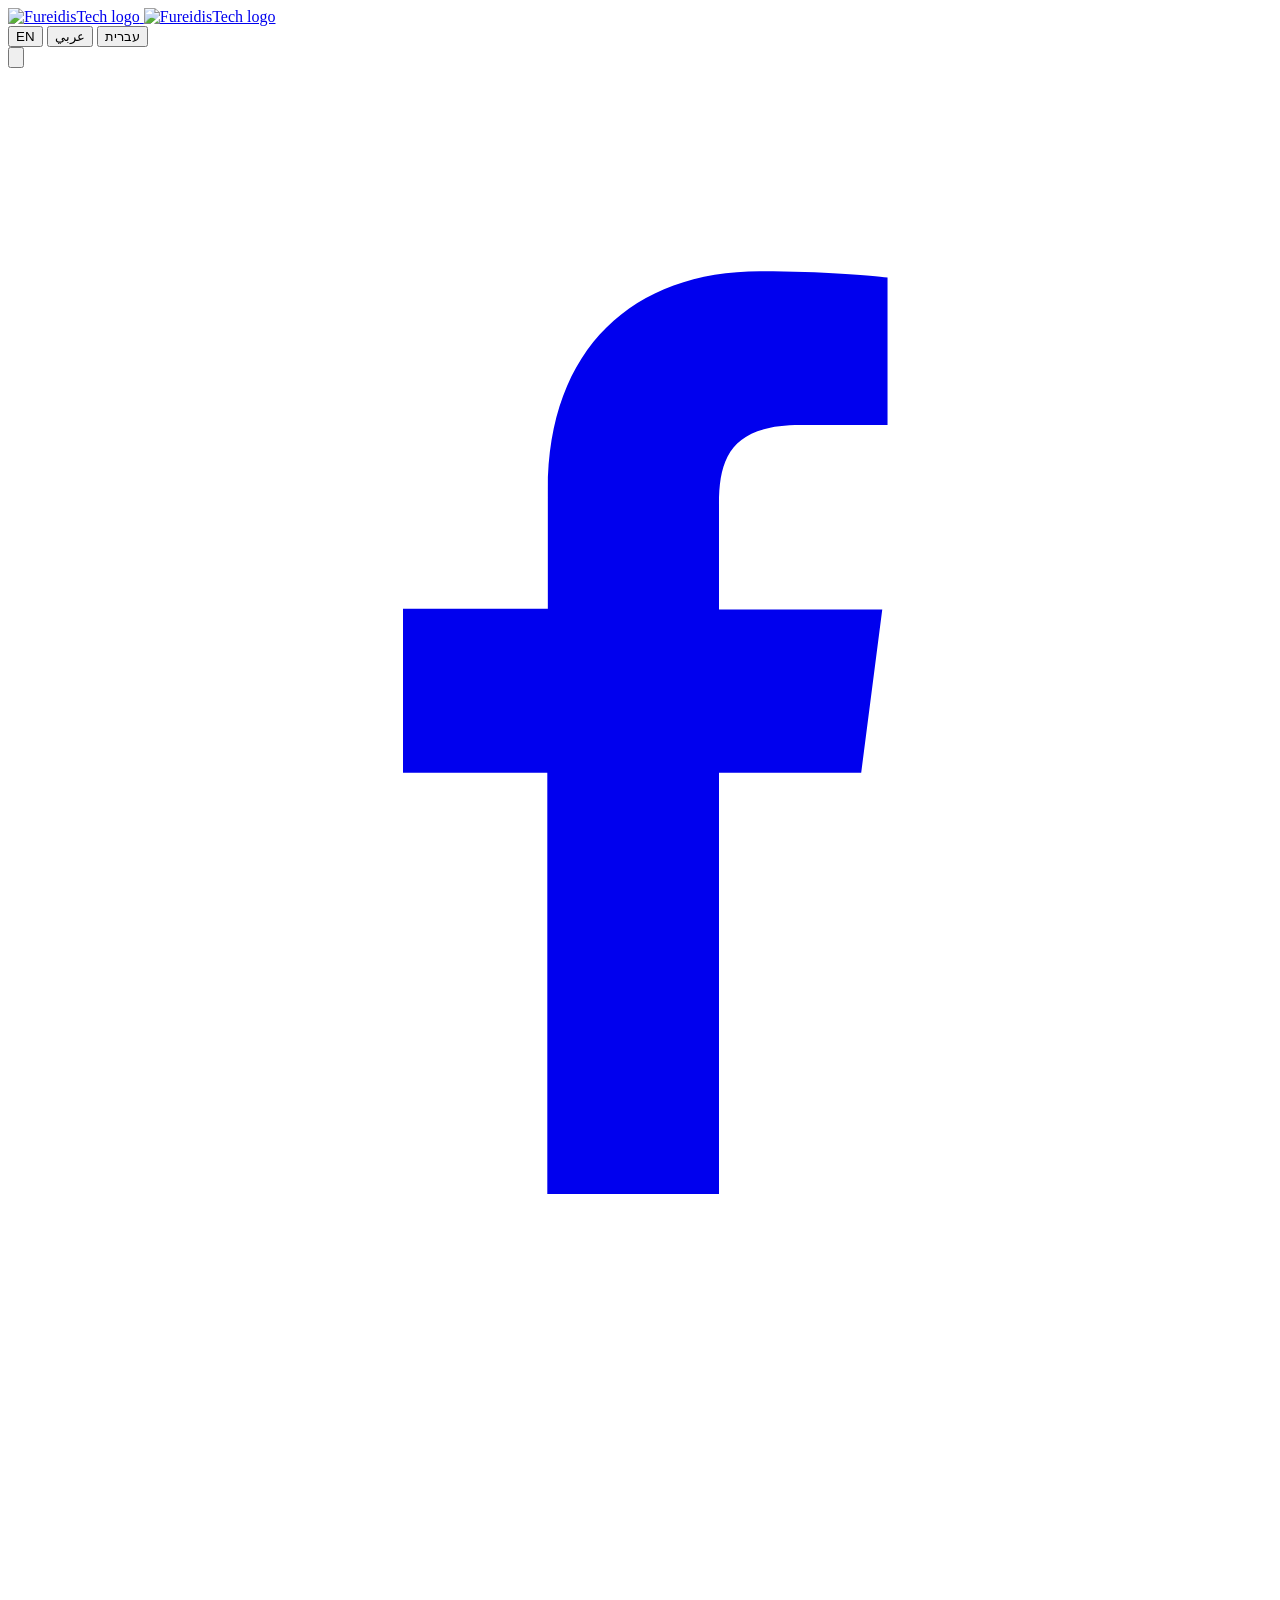
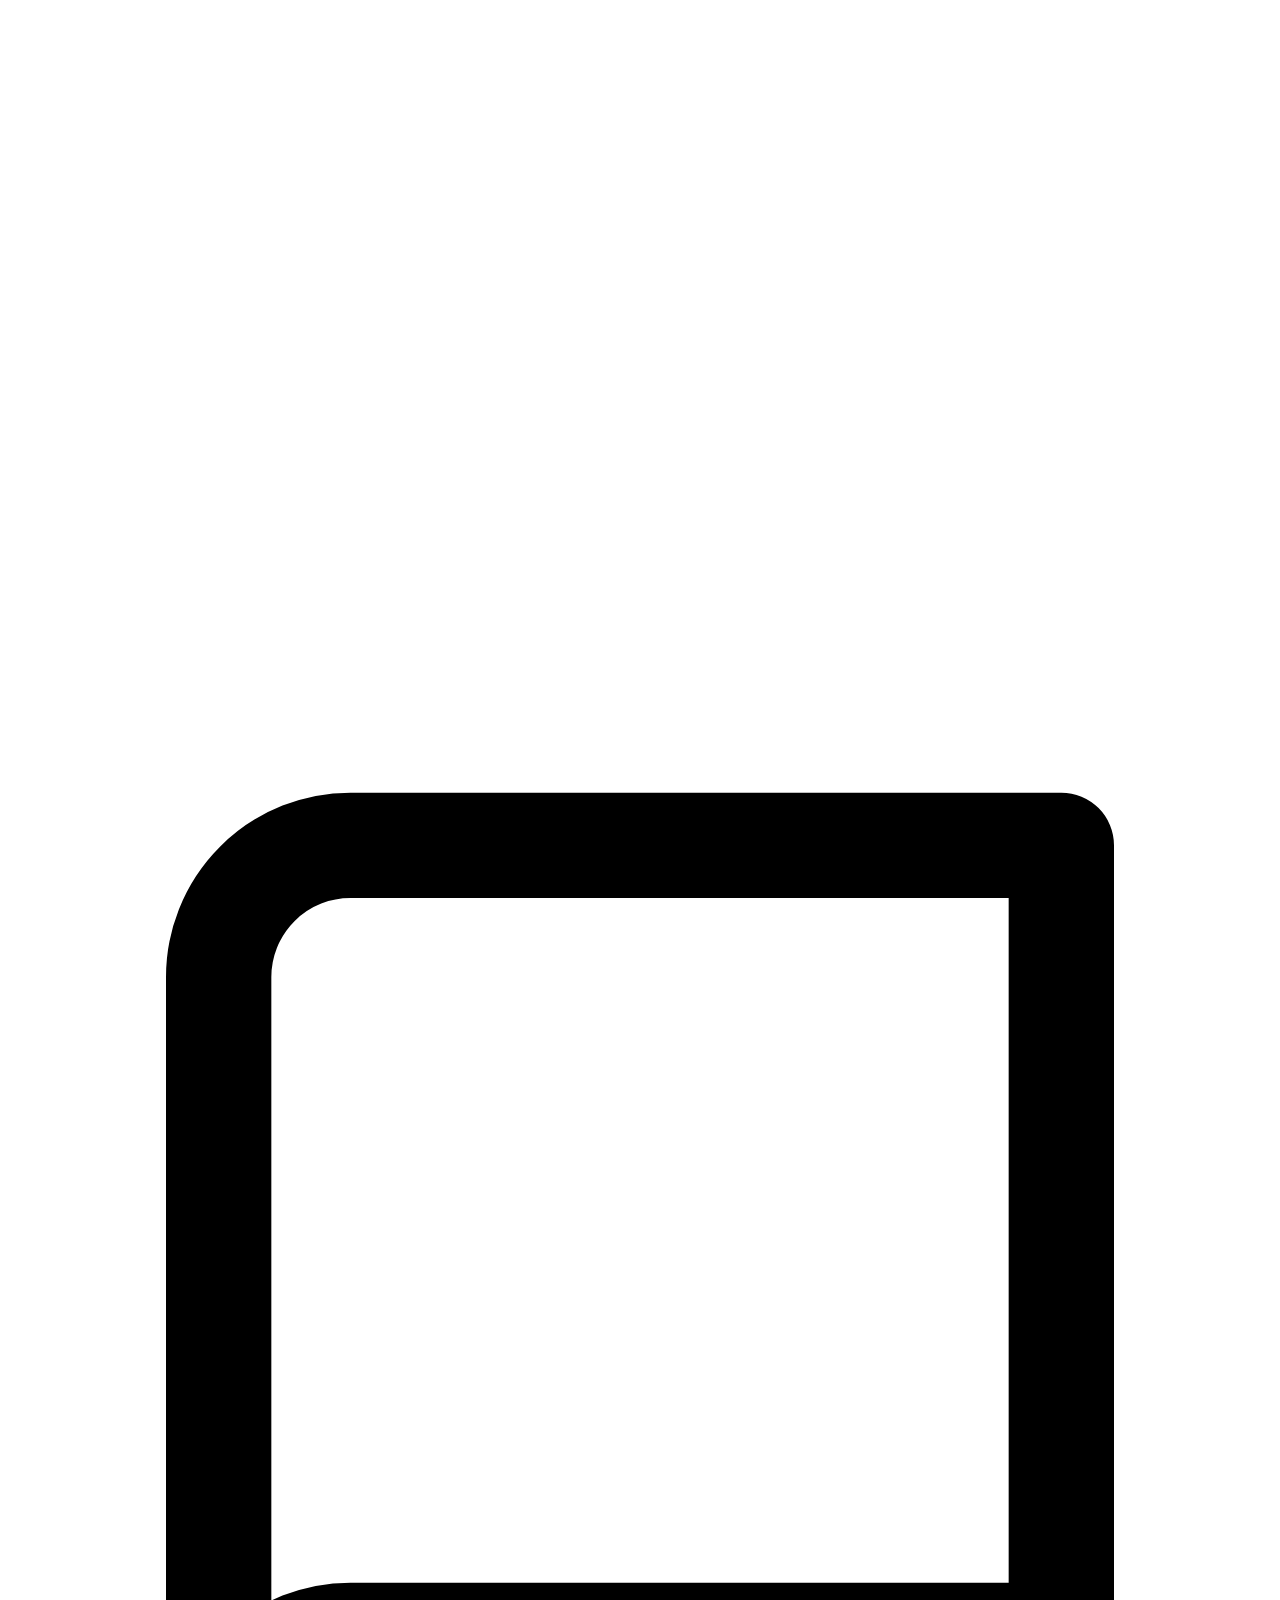
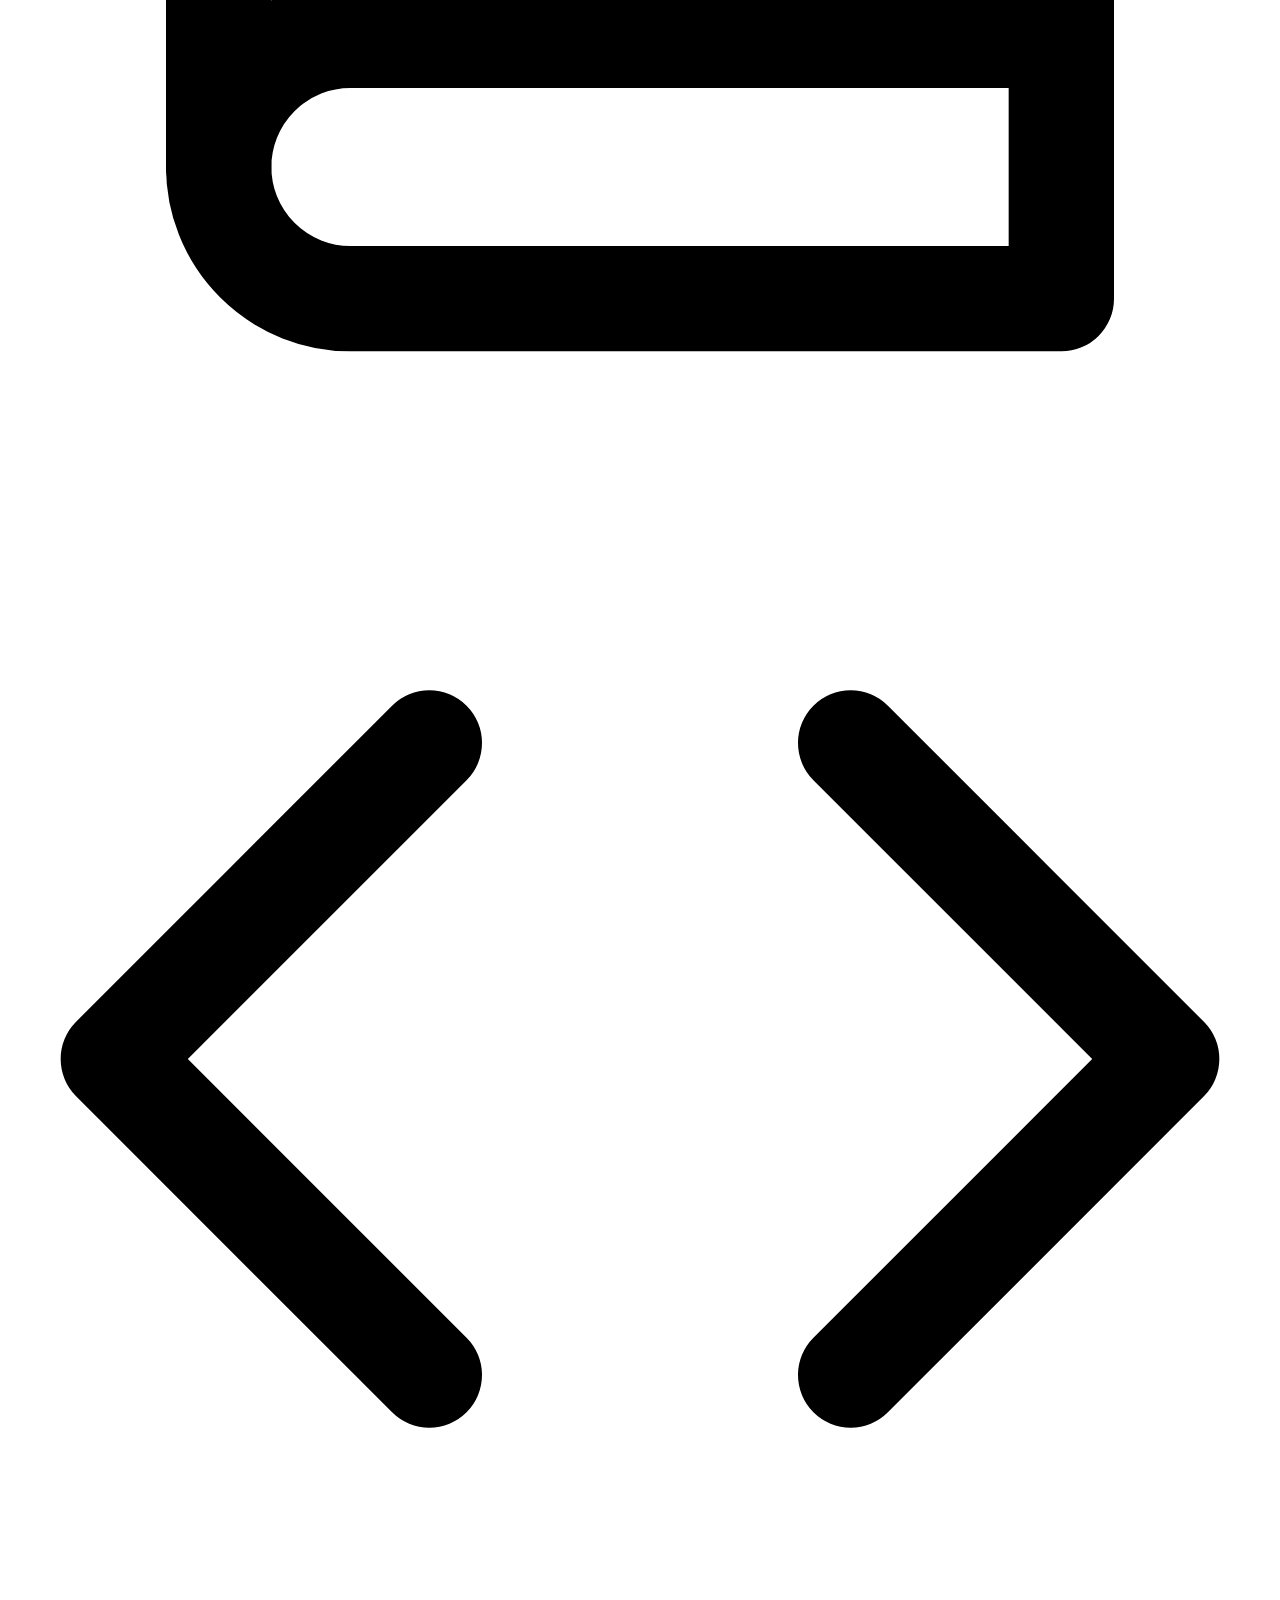
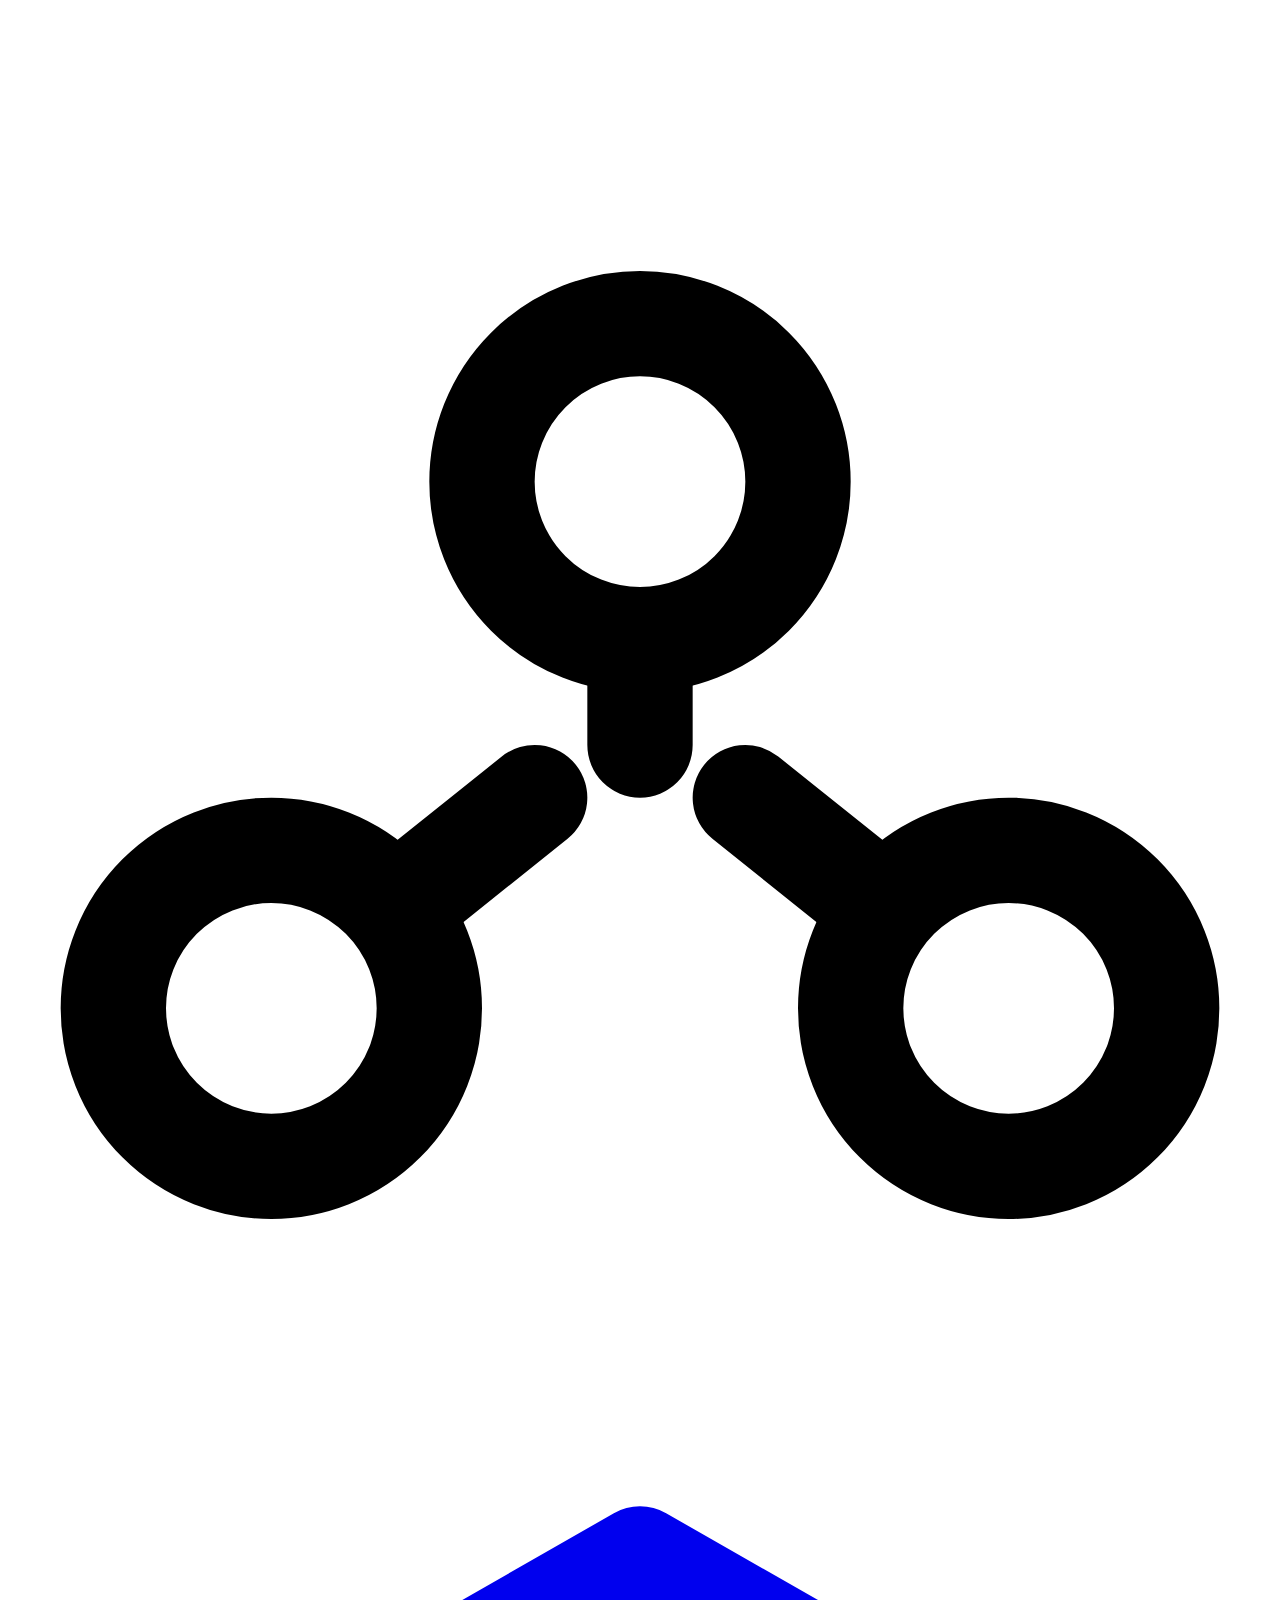
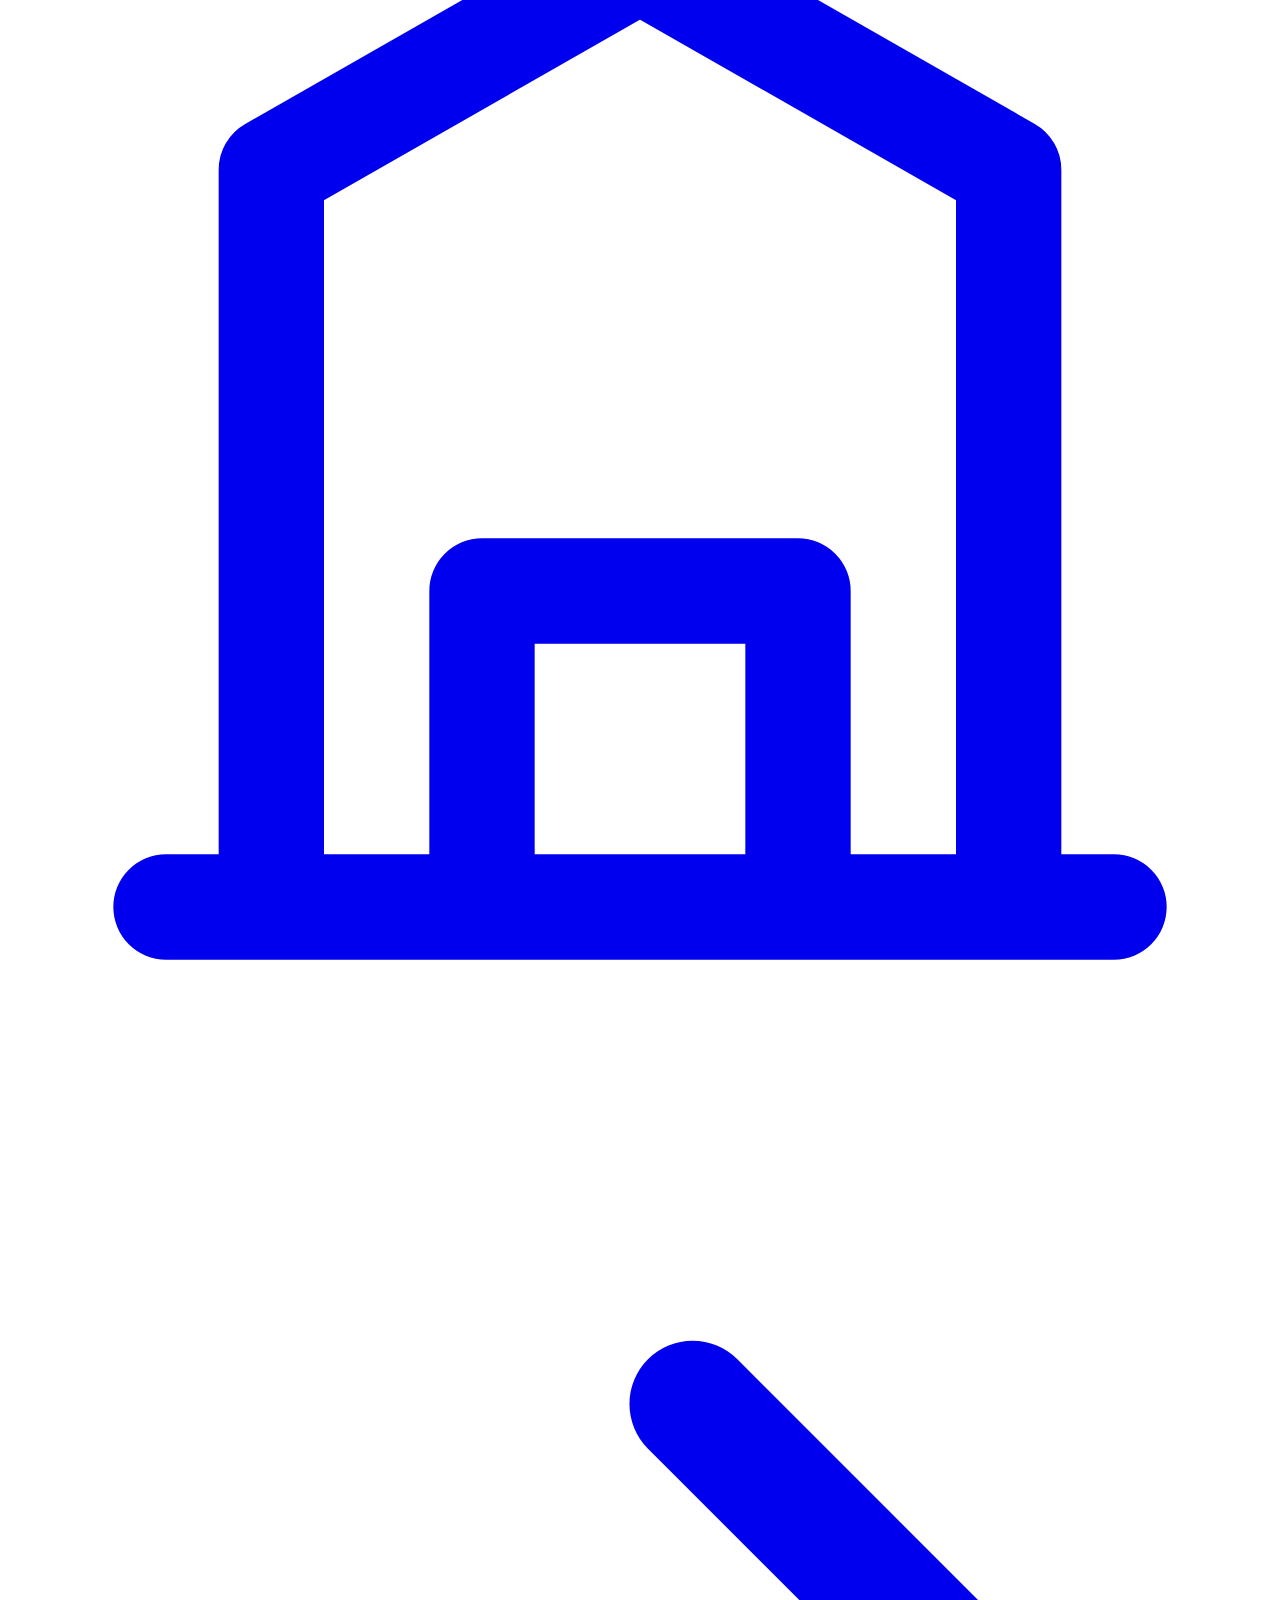
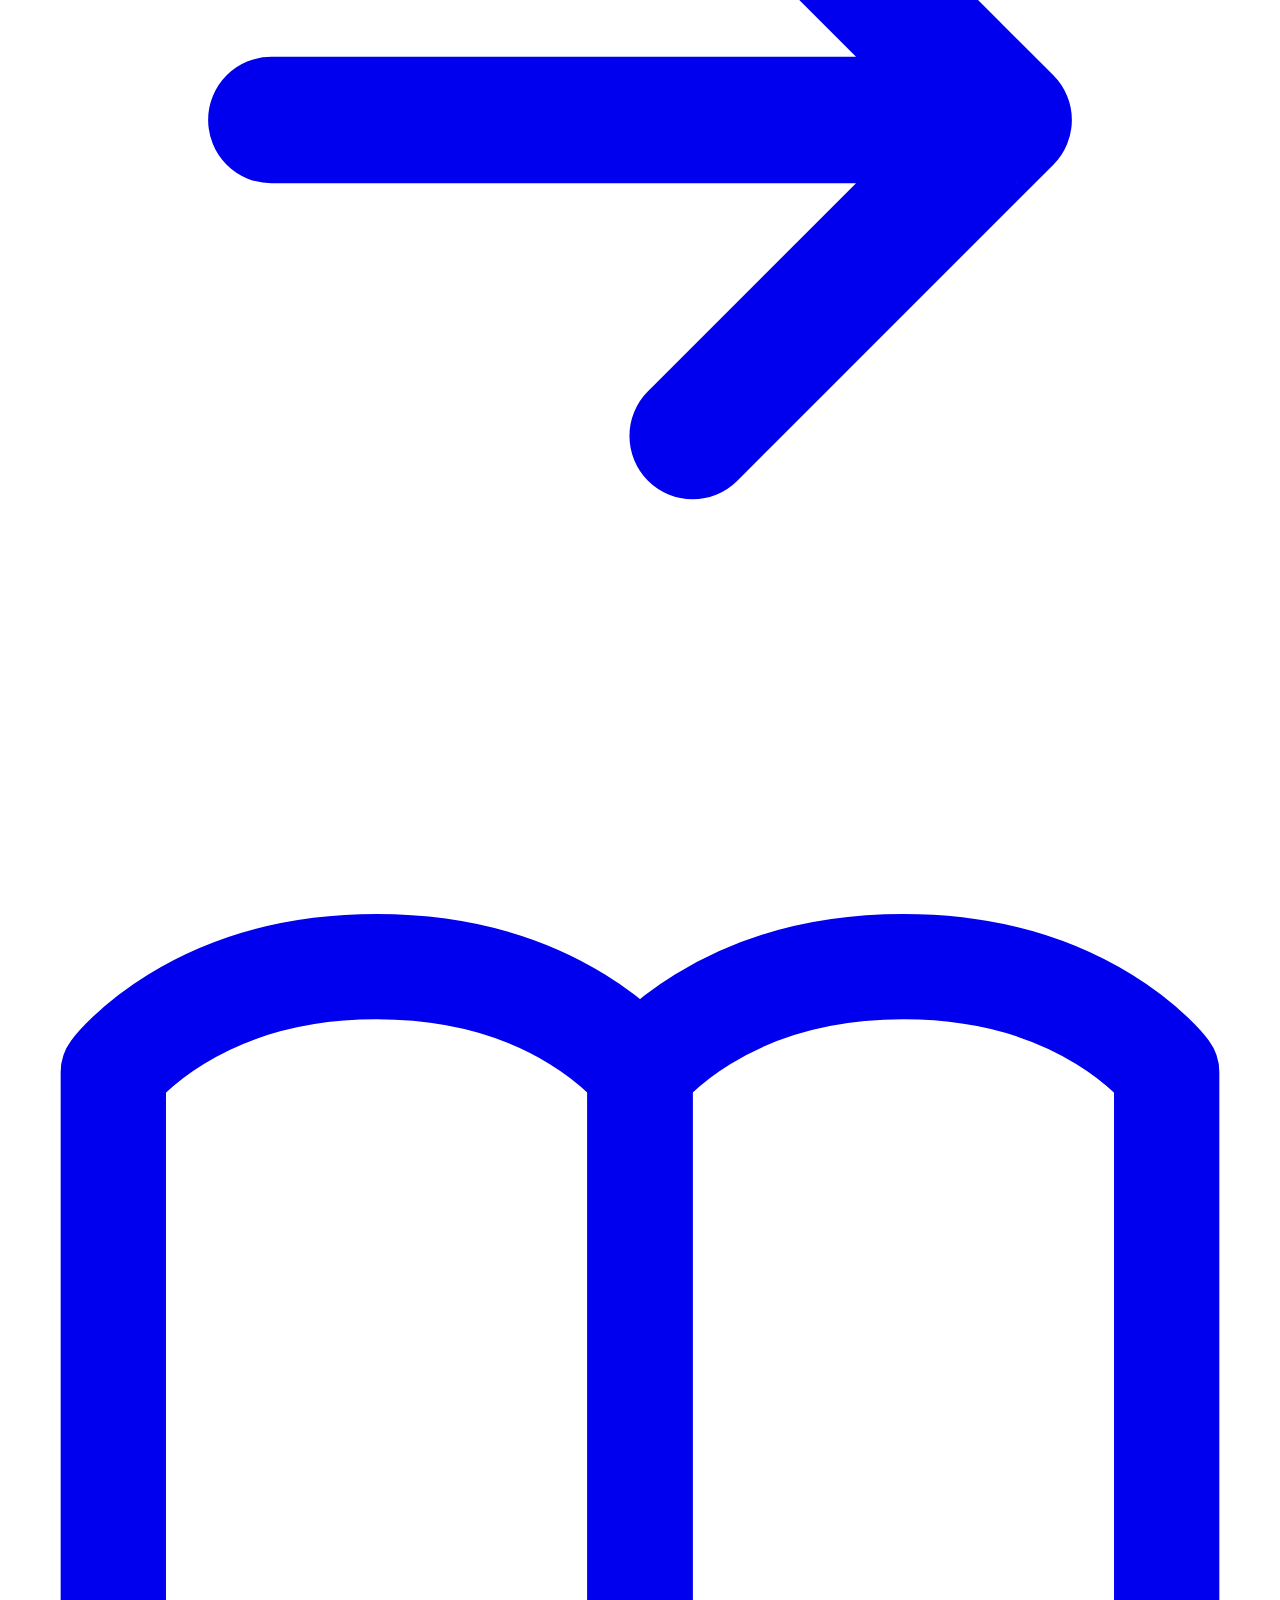
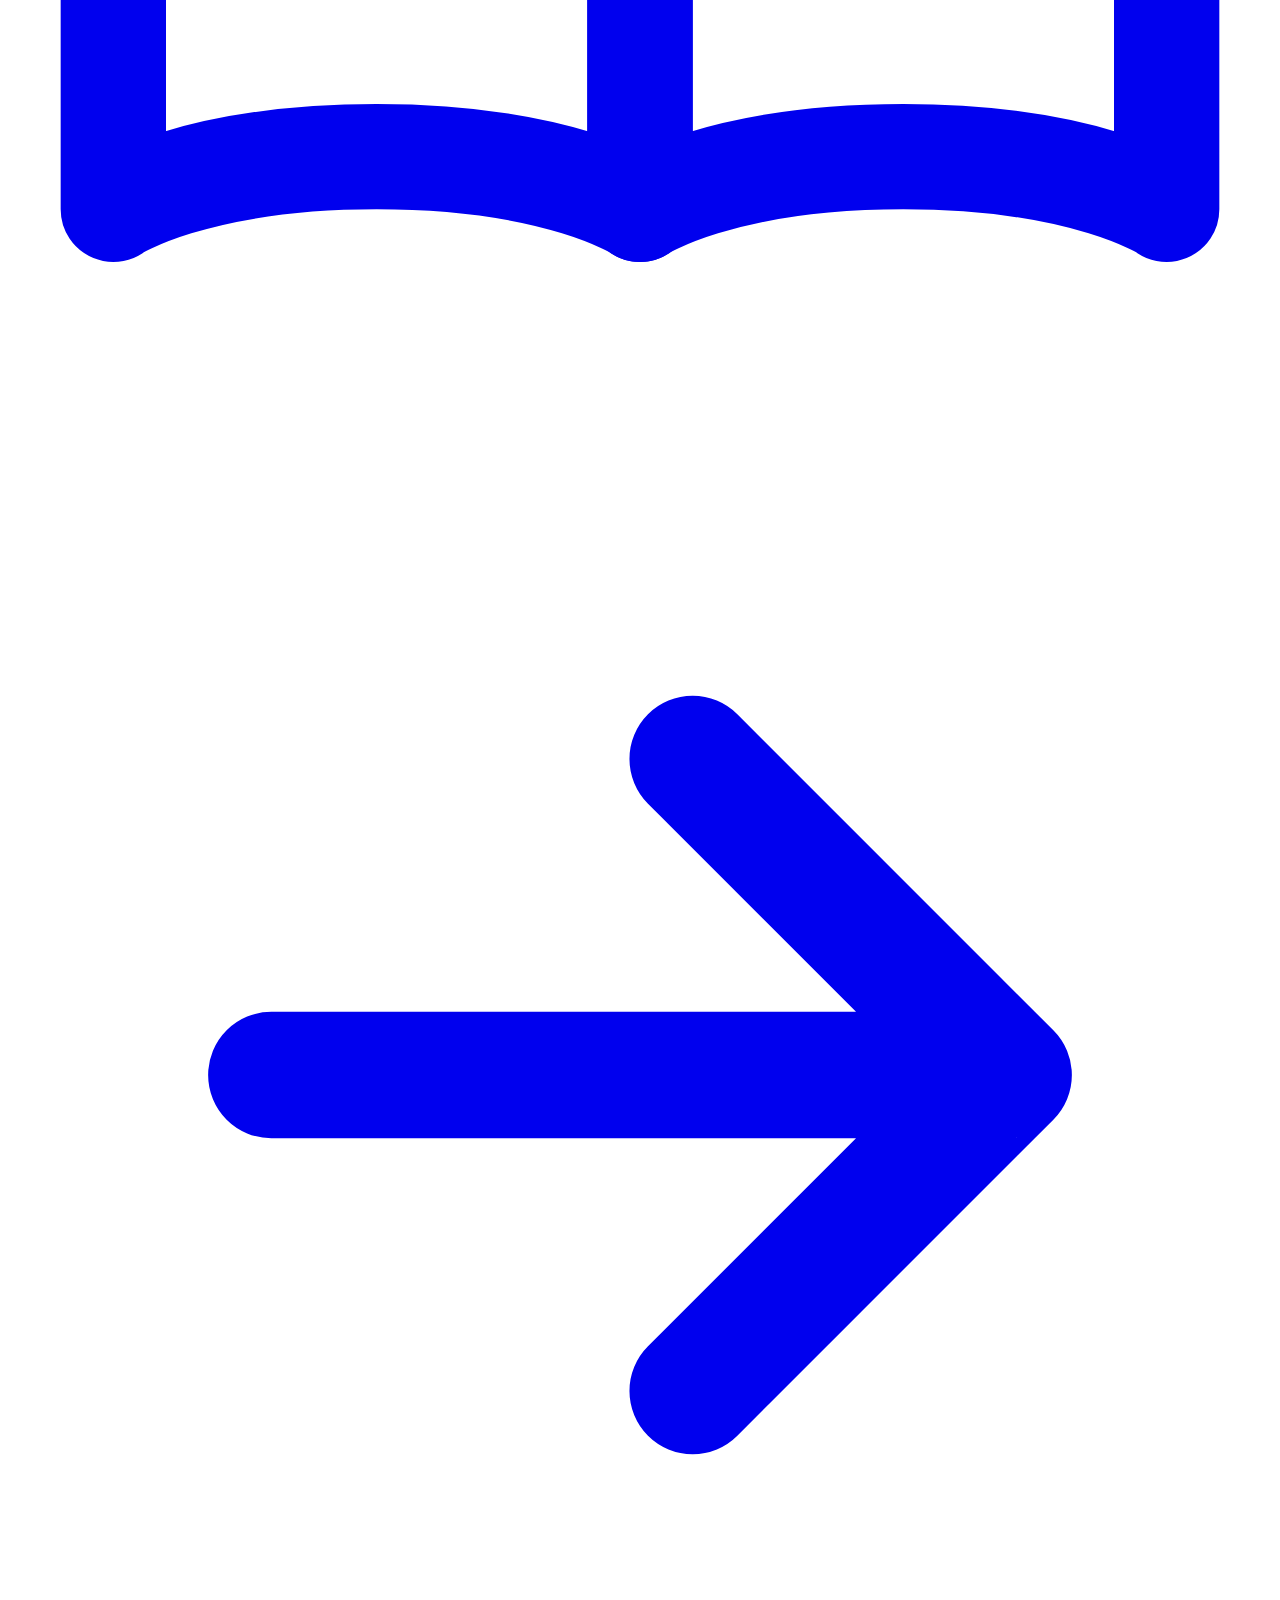
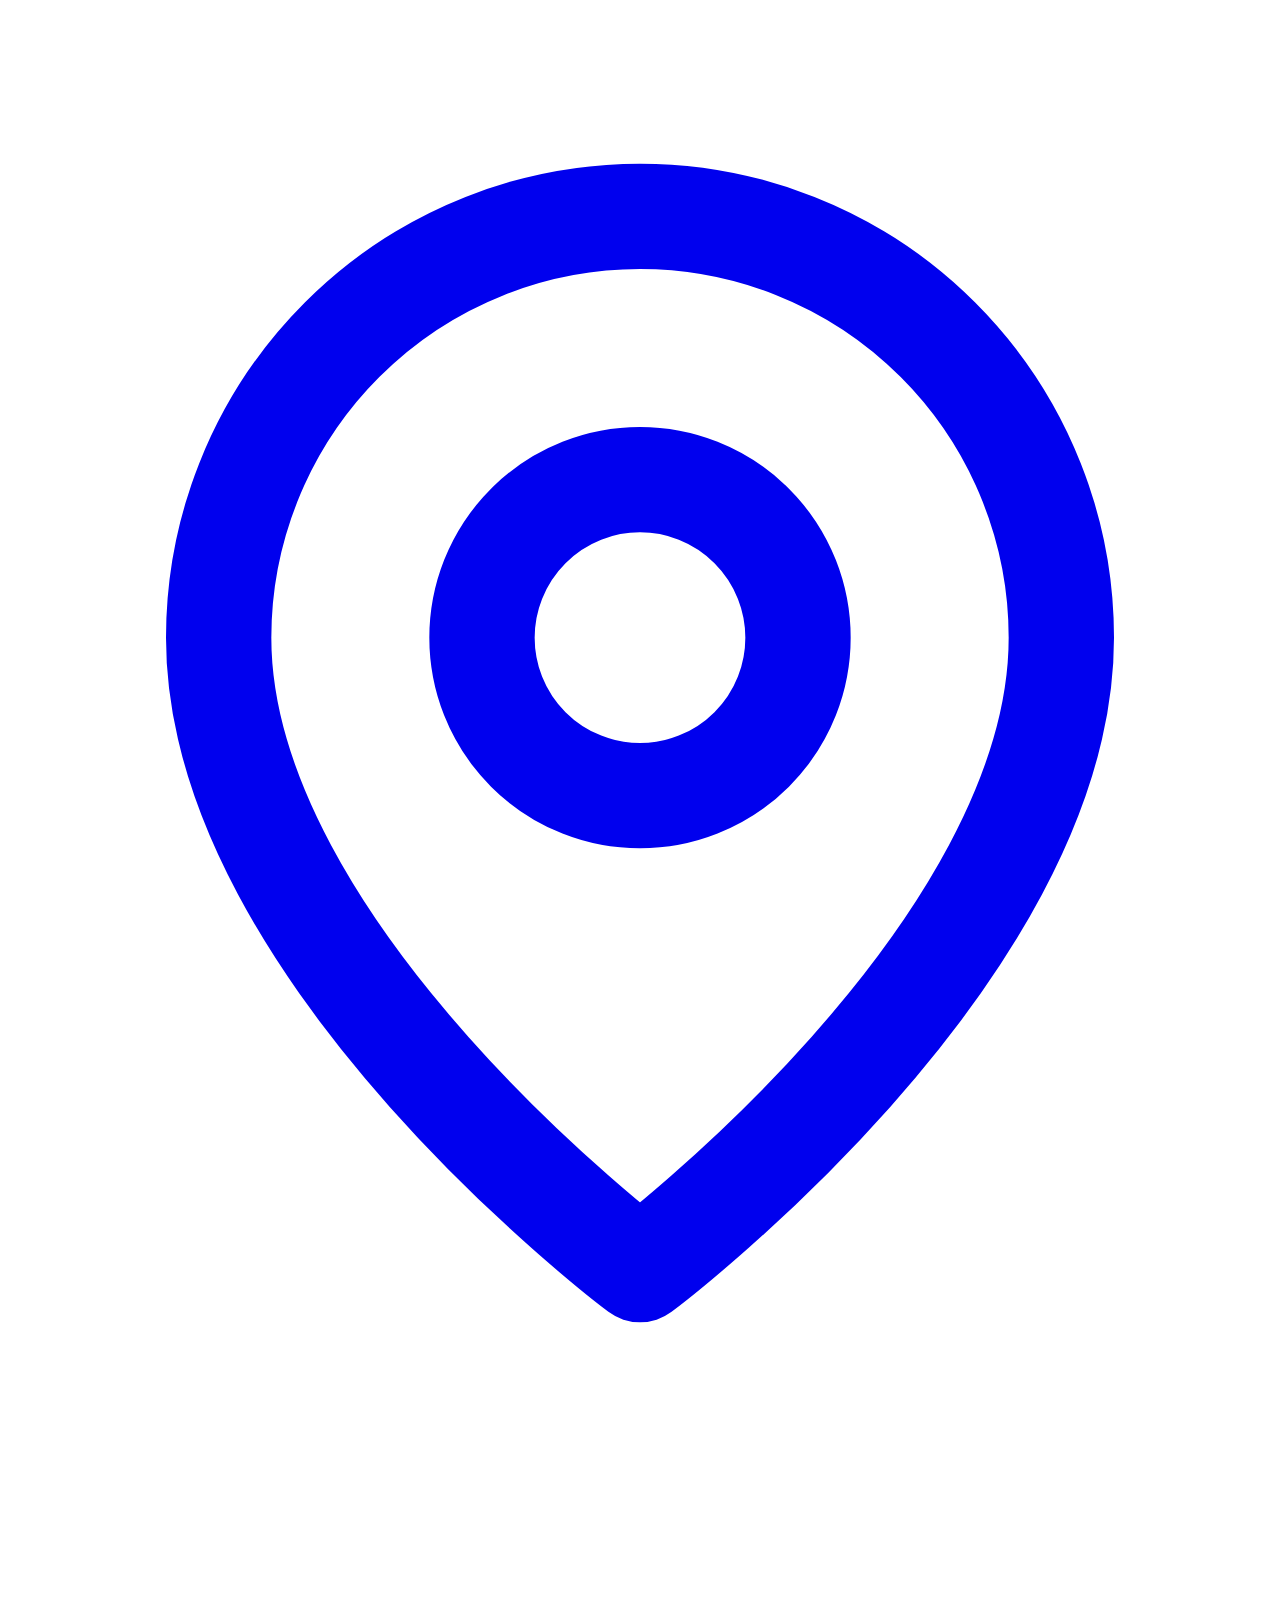
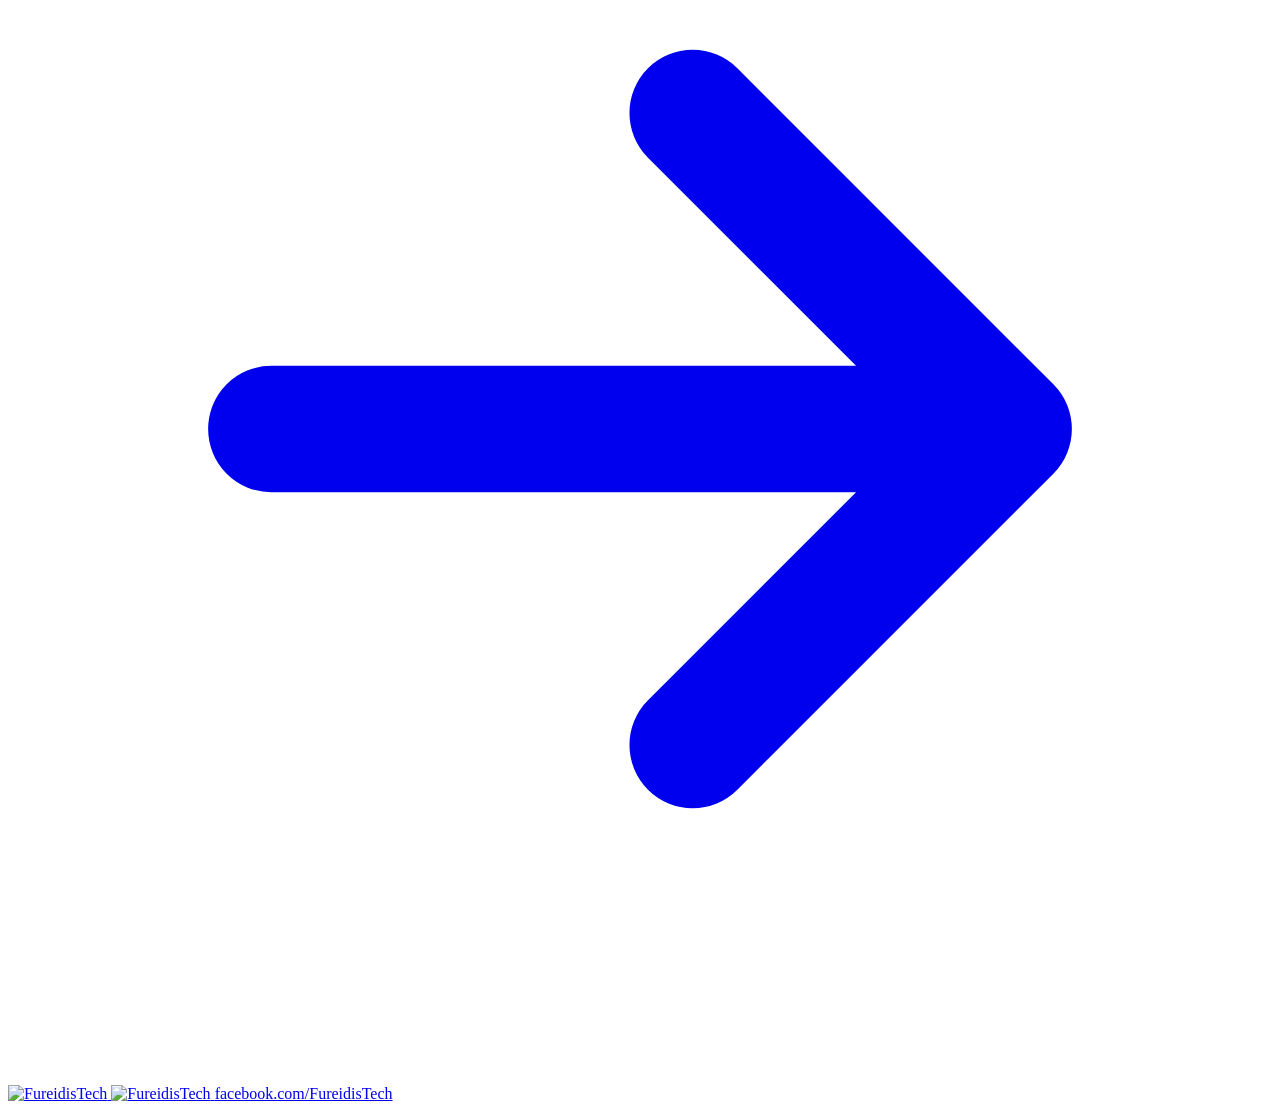
==== index.html @ 4ae49a77 "Add files via upload" ====
<!DOCTYPE html>
<html lang="en" dir="ltr">
<head>
<meta charset="UTF-8">
<meta name="viewport" content="width=device-width, initial-scale=1.0">
<title>FureidisTech — Tech Innovation Hub</title>
<meta name="description" content="FureidisTech: a tech innovation hub bringing together young talent, students and academics from Fureidis.">
<link rel="icon" type="image/png" href="assets/logo_light.png">
<link rel="preconnect" href="https://fonts.googleapis.com">
<link rel="preconnect" href="https://fonts.gstatic.com" crossorigin>
<link href="https://fonts.googleapis.com/css2?family=Rubik:wght@300;400;500;600;700;800;900&display=swap" rel="stylesheet">
<link rel="stylesheet" href="assets/style.css">
</head>
<body>
<header>
  <div class="wrap nav">
    <a class="brand" href="index.html" aria-label="FureidisTech home">
      <img class="logo-l" src="assets/logo_light.png" alt="FureidisTech logo">
      <img class="logo-d" src="assets/logo_dark.png" alt="FureidisTech logo">
    </a>
    <nav class="links" aria-label="Main">
      <a href="index.html" class="active" data-i18n="nav_home"></a>
      <a href="what-we-do.html" data-i18n="nav_what"></a>
      <a href="events.html" data-i18n="nav_events"></a>
      <a href="index.html#town" data-i18n="nav_town"></a>
      <a href="join.html" data-i18n="nav_join"></a>
    </nav>
    <div class="controls">
      <div class="langs" role="group" aria-label="Language">
        <button type="button" data-lang="en" aria-pressed="true">EN</button>
        <button type="button" data-lang="ar" aria-pressed="false">عربي</button>
        <button type="button" data-lang="he" aria-pressed="false">עברית</button>
      </div>
      <button class="theme-btn" id="themeBtn" type="button" aria-label="Toggle dark mode">
        <svg id="iconMoon" viewBox="0 0 24 24" fill="none" stroke="currentColor" stroke-width="2" stroke-linecap="round" stroke-linejoin="round"><path d="M21 12.8A9 9 0 1 1 11.2 3a7 7 0 0 0 9.8 9.8Z"/></svg>
        <svg id="iconSun" viewBox="0 0 24 24" fill="none" stroke="currentColor" stroke-width="2" stroke-linecap="round" stroke-linejoin="round" style="display:none"><circle cx="12" cy="12" r="4"/><path d="M12 2v2m0 16v2M4.9 4.9l1.4 1.4m11.4 11.4 1.4 1.4M2 12h2m16 0h2M4.9 19.1l1.4-1.4m11.4-11.4 1.4-1.4"/></svg>
      </button>
    </div>
  </div>
</header>
<main id="top">

<section class="hero">
  <div class="wrap">
    <div>
      <span class="eyebrow" data-i18n="hero_eyebrow"></span>
      <h1><span data-i18n="hero_h1a"></span> <span class="hl" data-i18n="hero_h1b"></span></h1>
      <p class="lead" data-i18n="hero_lead"></p>
      <div class="cta-row">
        <a class="btn btn-primary" href="join.html" data-i18n="hero_cta1"></a>
        <a class="btn btn-ghost" href="https://www.facebook.com/FureidisTech" target="_blank" rel="noopener"><svg viewBox="0 0 24 24" fill="currentColor" aria-hidden="true"><path d="M13.5 21v-8h2.7l.4-3.1h-3.1V7.9c0-.9.25-1.5 1.55-1.5h1.65V3.6c-.29-.04-1.27-.12-2.42-.12-2.4 0-4.03 1.46-4.03 4.15v2.26H7.5V13h2.74v8h3.26Z"/></svg><span data-i18n="hero_cta2"></span></a>
      </div>
    </div>
    <div class="orb" aria-hidden="true">
      <canvas id="net" width="960" height="960"></canvas>
      <span class="tag" data-i18n="orb_tag"></span>
    </div>
  </div>
</section>

<section id="about">
  <div class="wrap">
    <div class="sec-head reveal">
      <div class="kicker" data-i18n="about_kicker"></div>
      <h2 data-i18n="about_h2"></h2>
      <p data-i18n="about_p"></p>
    </div>
    <div class="pillars">
      <div class="pillar reveal tilt">
        <div class="num"><svg viewBox="0 0 24 24" fill="none" stroke="currentColor" stroke-width="2" stroke-linecap="round" stroke-linejoin="round"><path d="M4 19.5A2.5 2.5 0 0 1 6.5 17H20V2H6.5A2.5 2.5 0 0 0 4 4.5v15Z"/><path d="M4 19.5A2.5 2.5 0 0 0 6.5 22H20v-5"/></svg></div>
        <h3 data-i18n="pil1_h"></h3><p data-i18n="pil1_p"></p>
      </div>
      <div class="pillar reveal tilt">
        <div class="num"><svg viewBox="0 0 24 24" fill="none" stroke="currentColor" stroke-width="2" stroke-linecap="round" stroke-linejoin="round"><path d="m16 18 6-6-6-6M8 6l-6 6 6 6"/></svg></div>
        <h3 data-i18n="pil2_h"></h3><p data-i18n="pil2_p"></p>
      </div>
      <div class="pillar reveal tilt">
        <div class="num"><svg viewBox="0 0 24 24" fill="none" stroke="currentColor" stroke-width="2" stroke-linecap="round" stroke-linejoin="round"><circle cx="12" cy="7" r="3"/><circle cx="5" cy="17" r="3"/><circle cx="19" cy="17" r="3"/><path d="M12 10v2m-4.5 3 2.5-2m6.5 2-2.5-2"/></svg></div>
        <h3 data-i18n="pil3_h"></h3><p data-i18n="pil3_p"></p>
      </div>
    </div>
  </div>
</section>

<section id="town" class="band">
  <div class="wrap">
    <div class="sec-head reveal">
      <div class="kicker" data-i18n="town_kicker"></div>
      <h2 data-i18n="town_h2"></h2>
      <p data-i18n="town_p"></p>
    </div>
    <div class="grid3">
      <a class="card reveal tilt" href="https://www.fureidis.muni.il" target="_blank" rel="noopener">
        <div class="ic"><svg viewBox="0 0 24 24" fill="none" stroke="currentColor" stroke-width="2" stroke-linecap="round" stroke-linejoin="round"><path d="M3 21h18M5 21V7l7-4 7 4v14M9 21v-6h6v6"/></svg></div>
        <h3 data-i18n="l1_h"></h3><p data-i18n="l1_p"></p><span class="go"><span data-i18n="l_go"></span><svg viewBox="0 0 24 24" fill="none" stroke="currentColor" stroke-width="2.4" stroke-linecap="round" stroke-linejoin="round"><path d="M5 12h14m-6-6 6 6-6 6"/></svg></span>
      </a>
      <a class="card reveal tilt" id="wikiLink" href="https://en.wikipedia.org/wiki/Fureidis" target="_blank" rel="noopener">
        <div class="ic"><svg viewBox="0 0 24 24" fill="none" stroke="currentColor" stroke-width="2" stroke-linecap="round" stroke-linejoin="round"><path d="M2 6s1.5-2 5-2 5 2 5 2v14s-1.5-1-5-1-5 1-5 1V6Z"/><path d="M22 6s-1.5-2-5-2-5 2-5 2v14s1.5-1 5-1 5 1 5 1V6Z"/></svg></div>
        <h3 data-i18n="l2_h"></h3><p data-i18n="l2_p"></p><span class="go"><span data-i18n="l_go"></span><svg viewBox="0 0 24 24" fill="none" stroke="currentColor" stroke-width="2.4" stroke-linecap="round" stroke-linejoin="round"><path d="M5 12h14m-6-6 6 6-6 6"/></svg></span>
      </a>
      <a class="card reveal tilt" href="https://www.google.com/maps/search/Fureidis" target="_blank" rel="noopener">
        <div class="ic"><svg viewBox="0 0 24 24" fill="none" stroke="currentColor" stroke-width="2" stroke-linecap="round" stroke-linejoin="round"><path d="M20 10c0 6-8 12-8 12s-8-6-8-12a8 8 0 0 1 16 0Z"/><circle cx="12" cy="10" r="3"/></svg></div>
        <h3 data-i18n="l3_h"></h3><p data-i18n="l3_p"></p><span class="go"><span data-i18n="l_go"></span><svg viewBox="0 0 24 24" fill="none" stroke="currentColor" stroke-width="2.4" stroke-linecap="round" stroke-linejoin="round"><path d="M5 12h14m-6-6 6 6-6 6"/></svg></span>
      </a>
    </div>
  </div>
</section>

<section id="who">
  <div class="wrap">
    <div class="sec-head reveal">
      <div class="kicker" data-i18n="who_kicker"></div>
      <h2 data-i18n="who_h2"></h2>
      <p data-i18n="who_p"></p>
    </div>
    <div class="who reveal">
      <span class="chip" data-i18n="chip1"></span>
      <span class="chip" data-i18n="chip2"></span>
      <span class="chip" data-i18n="chip3"></span>
      <span class="chip" data-i18n="chip4"></span>
      <span class="chip" data-i18n="chip5"></span>
    </div>
  </div>
</section>

<section id="join">
  <div class="wrap">
    <div class="join-box reveal">
      <div class="kicker" data-i18n="join_kicker"></div>
      <h2 data-i18n="join_h2"></h2>
      <p data-i18n="join_p"></p>
      <div class="cta-row">
        <a class="btn btn-primary" href="join.html" data-i18n="join_cta1"></a>
        <a class="btn btn-ghost" href="https://m.me/FureidisTech" target="_blank" rel="noopener" data-i18n="join_cta2"></a>
      </div>
    </div>
  </div>
</section>

</main>
<footer>
  <div class="wrap">
    <a href="index.html" aria-label="FureidisTech home">
      <img class="logo-l" src="assets/logo_light.png" alt="FureidisTech">
      <img class="logo-d" src="assets/logo_dark.png" alt="FureidisTech">
    </a>
    <span data-i18n="foot_line"></span>
    <a href="https://www.facebook.com/FureidisTech" target="_blank" rel="noopener">facebook.com/FureidisTech</a>
  </div>
</footer>
<script src="assets/app.js"></script>
</body>
</html>
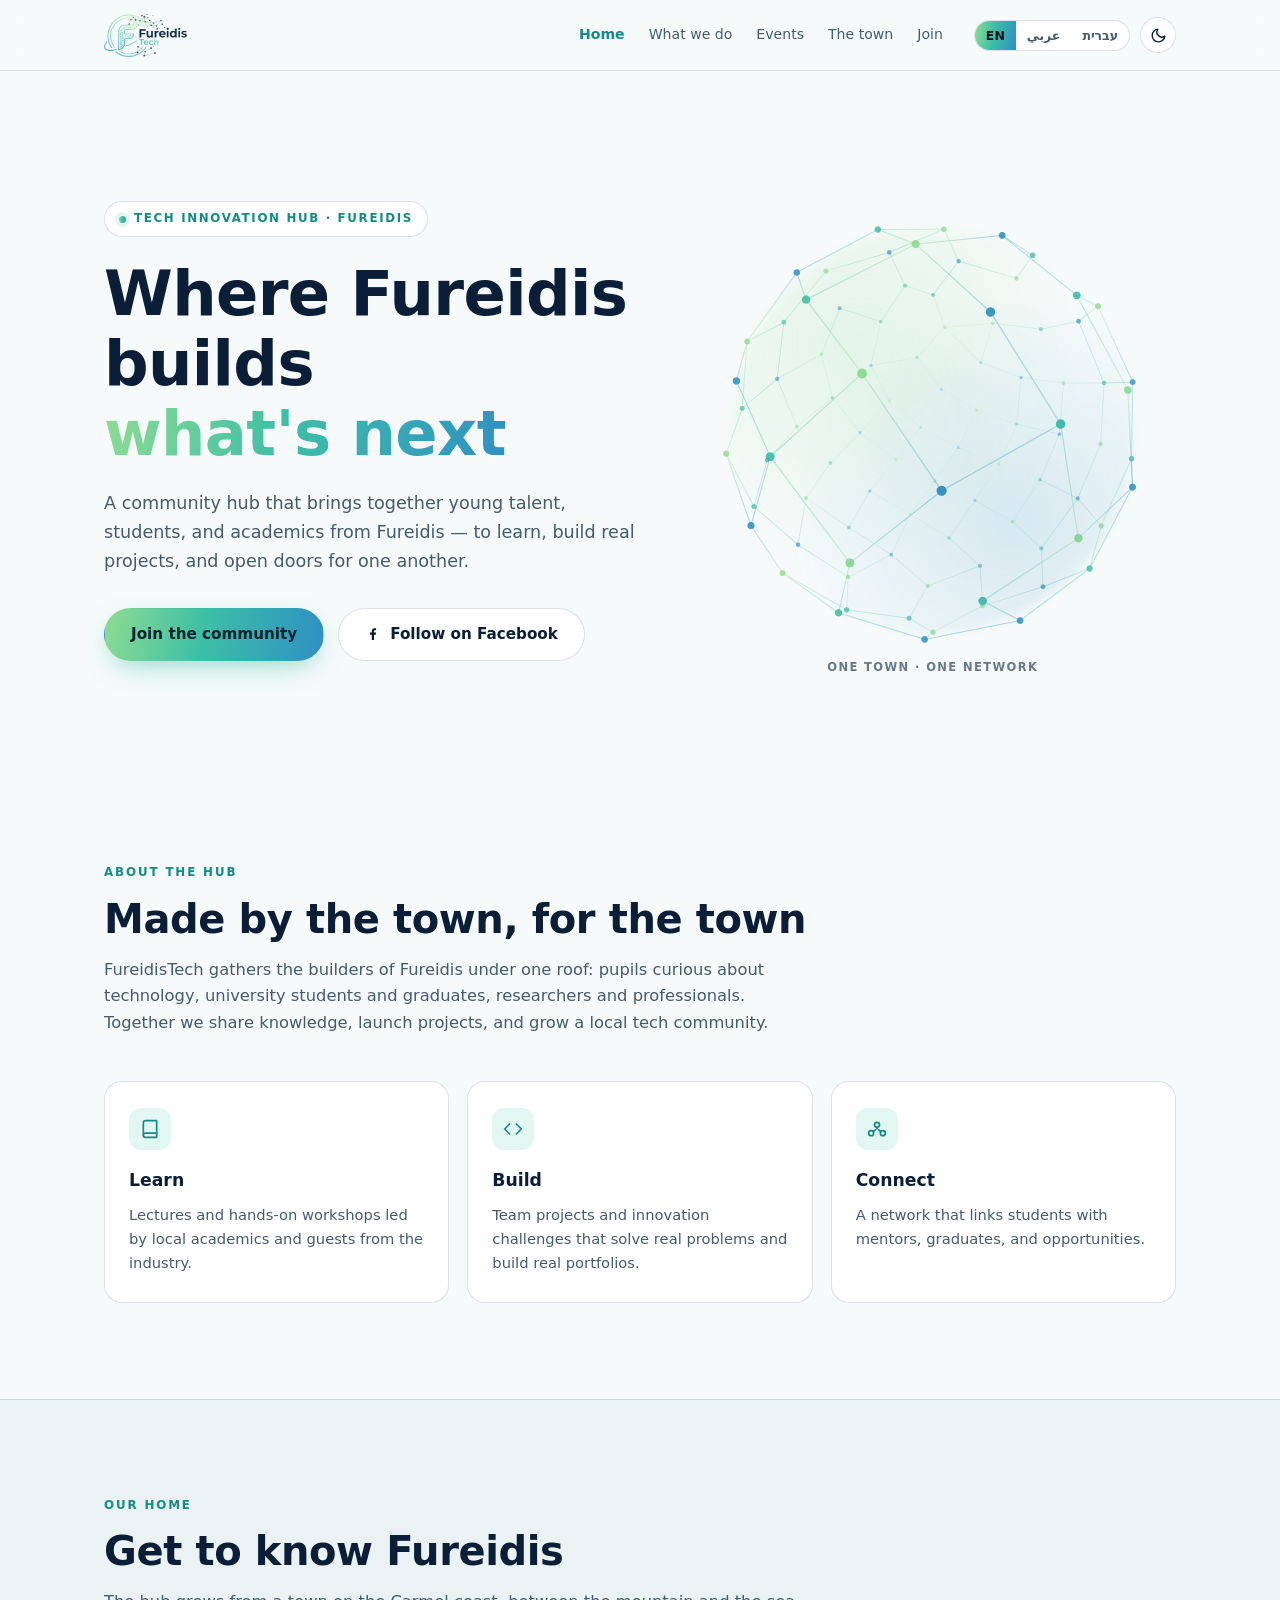
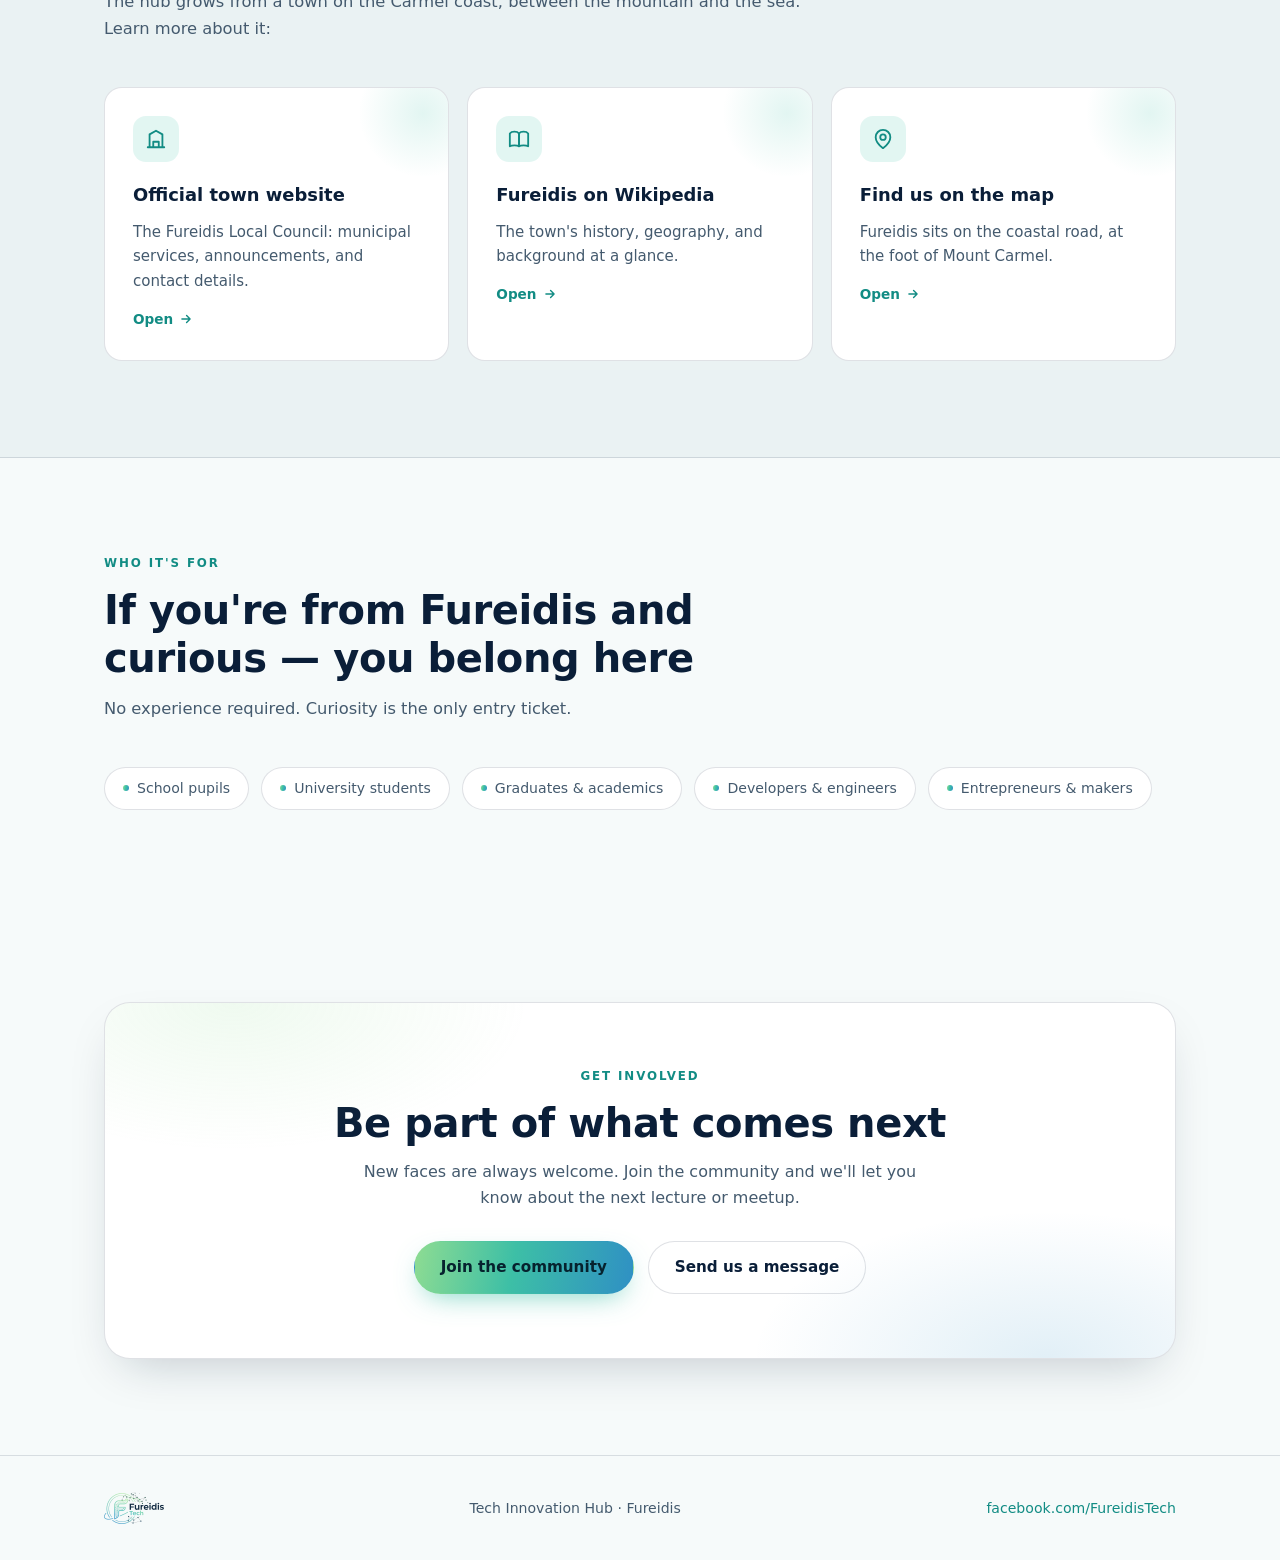
==== commit 21aa760f: "Add files via upload" ====
--- a/index.html
+++ b/index.html
@@ -5,18 +5,18 @@
 <meta name="viewport" content="width=device-width, initial-scale=1.0">
 <title>FureidisTech — Tech Innovation Hub</title>
 <meta name="description" content="FureidisTech: a tech innovation hub bringing together young talent, students and academics from Fureidis.">
-<link rel="icon" type="image/png" href="assets/logo_light.png">
+<link rel="icon" type="image/png" href="logo_light.png">
 <link rel="preconnect" href="https://fonts.googleapis.com">
 <link rel="preconnect" href="https://fonts.gstatic.com" crossorigin>
 <link href="https://fonts.googleapis.com/css2?family=Rubik:wght@300;400;500;600;700;800;900&display=swap" rel="stylesheet">
-<link rel="stylesheet" href="assets/style.css">
+<link rel="stylesheet" href="style.css">
 </head>
 <body>
 <header>
   <div class="wrap nav">
     <a class="brand" href="index.html" aria-label="FureidisTech home">
-      <img class="logo-l" src="assets/logo_light.png" alt="FureidisTech logo">
-      <img class="logo-d" src="assets/logo_dark.png" alt="FureidisTech logo">
+      <img class="logo-l" src="logo_light.png" alt="FureidisTech logo" width="480" height="256">
+      <img class="logo-d" src="logo_dark.png" alt="FureidisTech logo" width="480" height="256">
     </a>
     <nav class="links" aria-label="Main">
       <a href="index.html" class="active" data-i18n="nav_home"></a>
@@ -66,15 +66,15 @@
       <p data-i18n="about_p"></p>
     </div>
     <div class="pillars">
-      <div class="pillar reveal tilt">
+      <div class="pillar reveal">
         <div class="num"><svg viewBox="0 0 24 24" fill="none" stroke="currentColor" stroke-width="2" stroke-linecap="round" stroke-linejoin="round"><path d="M4 19.5A2.5 2.5 0 0 1 6.5 17H20V2H6.5A2.5 2.5 0 0 0 4 4.5v15Z"/><path d="M4 19.5A2.5 2.5 0 0 0 6.5 22H20v-5"/></svg></div>
         <h3 data-i18n="pil1_h"></h3><p data-i18n="pil1_p"></p>
       </div>
-      <div class="pillar reveal tilt">
+      <div class="pillar reveal">
         <div class="num"><svg viewBox="0 0 24 24" fill="none" stroke="currentColor" stroke-width="2" stroke-linecap="round" stroke-linejoin="round"><path d="m16 18 6-6-6-6M8 6l-6 6 6 6"/></svg></div>
         <h3 data-i18n="pil2_h"></h3><p data-i18n="pil2_p"></p>
       </div>
-      <div class="pillar reveal tilt">
+      <div class="pillar reveal">
         <div class="num"><svg viewBox="0 0 24 24" fill="none" stroke="currentColor" stroke-width="2" stroke-linecap="round" stroke-linejoin="round"><circle cx="12" cy="7" r="3"/><circle cx="5" cy="17" r="3"/><circle cx="19" cy="17" r="3"/><path d="M12 10v2m-4.5 3 2.5-2m6.5 2-2.5-2"/></svg></div>
         <h3 data-i18n="pil3_h"></h3><p data-i18n="pil3_p"></p>
       </div>
@@ -90,15 +90,15 @@
       <p data-i18n="town_p"></p>
     </div>
     <div class="grid3">
-      <a class="card reveal tilt" href="https://www.fureidis.muni.il" target="_blank" rel="noopener">
+      <a class="card reveal" href="https://www.fureidis.muni.il" target="_blank" rel="noopener">
         <div class="ic"><svg viewBox="0 0 24 24" fill="none" stroke="currentColor" stroke-width="2" stroke-linecap="round" stroke-linejoin="round"><path d="M3 21h18M5 21V7l7-4 7 4v14M9 21v-6h6v6"/></svg></div>
         <h3 data-i18n="l1_h"></h3><p data-i18n="l1_p"></p><span class="go"><span data-i18n="l_go"></span><svg viewBox="0 0 24 24" fill="none" stroke="currentColor" stroke-width="2.4" stroke-linecap="round" stroke-linejoin="round"><path d="M5 12h14m-6-6 6 6-6 6"/></svg></span>
       </a>
-      <a class="card reveal tilt" id="wikiLink" href="https://en.wikipedia.org/wiki/Fureidis" target="_blank" rel="noopener">
+      <a class="card reveal" id="wikiLink" href="https://en.wikipedia.org/wiki/Fureidis" target="_blank" rel="noopener">
         <div class="ic"><svg viewBox="0 0 24 24" fill="none" stroke="currentColor" stroke-width="2" stroke-linecap="round" stroke-linejoin="round"><path d="M2 6s1.5-2 5-2 5 2 5 2v14s-1.5-1-5-1-5 1-5 1V6Z"/><path d="M22 6s-1.5-2-5-2-5 2-5 2v14s1.5-1 5-1 5 1 5 1V6Z"/></svg></div>
         <h3 data-i18n="l2_h"></h3><p data-i18n="l2_p"></p><span class="go"><span data-i18n="l_go"></span><svg viewBox="0 0 24 24" fill="none" stroke="currentColor" stroke-width="2.4" stroke-linecap="round" stroke-linejoin="round"><path d="M5 12h14m-6-6 6 6-6 6"/></svg></span>
       </a>
-      <a class="card reveal tilt" href="https://www.google.com/maps/search/Fureidis" target="_blank" rel="noopener">
+      <a class="card reveal" href="https://www.google.com/maps/search/Fureidis" target="_blank" rel="noopener">
         <div class="ic"><svg viewBox="0 0 24 24" fill="none" stroke="currentColor" stroke-width="2" stroke-linecap="round" stroke-linejoin="round"><path d="M20 10c0 6-8 12-8 12s-8-6-8-12a8 8 0 0 1 16 0Z"/><circle cx="12" cy="10" r="3"/></svg></div>
         <h3 data-i18n="l3_h"></h3><p data-i18n="l3_p"></p><span class="go"><span data-i18n="l_go"></span><svg viewBox="0 0 24 24" fill="none" stroke="currentColor" stroke-width="2.4" stroke-linecap="round" stroke-linejoin="round"><path d="M5 12h14m-6-6 6 6-6 6"/></svg></span>
       </a>
@@ -141,13 +141,13 @@
 <footer>
   <div class="wrap">
     <a href="index.html" aria-label="FureidisTech home">
-      <img class="logo-l" src="assets/logo_light.png" alt="FureidisTech">
-      <img class="logo-d" src="assets/logo_dark.png" alt="FureidisTech">
+      <img class="logo-l" src="logo_light.png" alt="FureidisTech" width="480" height="256">
+      <img class="logo-d" src="logo_dark.png" alt="FureidisTech" width="480" height="256">
     </a>
     <span data-i18n="foot_line"></span>
     <a href="https://www.facebook.com/FureidisTech" target="_blank" rel="noopener">facebook.com/FureidisTech</a>
   </div>
 </footer>
-<script src="assets/app.js"></script>
+<script src="app.js"></script>
 </body>
 </html>
--- a/style.css
+++ b/style.css
@@ -0,0 +1,250 @@
+:root{
+  /* Brand palette — sampled from the FureidisTech logo */
+  --green:#8EDC92;
+  --teal:#3DBFA6;
+  --blue:#2F90C4;
+  --navy:#0A1E38;
+  --grad:linear-gradient(100deg,#8EDC92 0%,#3DBFA6 45%,#2F90C4 100%);
+
+  --bg:#F6FAFA;
+  --bg-raise:#FFFFFF;
+  --bg-sunken:#EAF2F3;
+  --ink:#0A1E38;
+  --ink-soft:#445A6E;
+  --line:rgba(10,30,56,.13);
+  --accent:#128C84;
+  --glow:rgba(61,191,166,.15);
+  --shadow:0 20px 50px -20px rgba(10,30,56,.25);
+  --radius:18px;
+}
+[data-theme="dark"]{
+  --bg:#071523;
+  --bg-raise:#0D2033;
+  --bg-sunken:#04101B;
+  --ink:#EAF3F8;
+  --ink-soft:#9AB0C0;
+  --line:rgba(234,243,248,.12);
+  --accent:#4FD0B5;
+  --glow:rgba(79,208,181,.16);
+  --shadow:0 24px 60px -24px rgba(0,0,0,.6);
+}
+*{box-sizing:border-box;margin:0;padding:0}
+html{scroll-behavior:smooth}
+@media (prefers-reduced-motion: reduce){
+  html{scroll-behavior:auto}
+  *,*::before,*::after{animation-duration:.001s !important;transition-duration:.001s !important}
+}
+body{
+  font-family:'Rubik',system-ui,-apple-system,'Segoe UI',sans-serif;
+  background:var(--bg);color:var(--ink);line-height:1.65;
+  transition:background .35s ease,color .35s ease;overflow-x:hidden;
+}
+::selection{background:var(--teal);color:#06121F}
+a{color:inherit}
+img,svg{display:block}
+.wrap{max-width:1120px;margin-inline:auto;padding-inline:24px}
+
+/* ---------- Header ---------- */
+header{
+  position:sticky;top:0;z-index:50;backdrop-filter:blur(14px);
+  background:color-mix(in srgb, var(--bg) 80%, transparent);
+  border-bottom:1px solid var(--line);
+}
+.nav{display:flex;align-items:center;gap:20px;height:70px}
+.brand{display:flex;align-items:center;text-decoration:none}
+.brand img{height:44px;width:auto;aspect-ratio:480/256}
+.logo-d{display:none}
+[data-theme="dark"] .logo-l{display:none}
+[data-theme="dark"] .logo-d{display:block}
+nav.links{display:flex;gap:2px;margin-inline-start:auto}
+nav.links a{
+  text-decoration:none;font-size:.88rem;font-weight:500;color:var(--ink-soft);
+  padding:8px 11px;border-radius:10px;transition:color .2s,background .2s;white-space:nowrap;
+}
+nav.links a:hover{color:var(--ink);background:var(--glow)}
+nav.links a.active{color:var(--accent);font-weight:700}
+.controls{display:flex;align-items:center;gap:10px;margin-inline-start:auto}
+nav.links + .controls{margin-inline-start:0}
+.langs{display:flex;border:1px solid var(--line);border-radius:999px;overflow:hidden;background:var(--bg-raise)}
+.langs button{
+  border:0;background:transparent;color:var(--ink-soft);cursor:pointer;
+  font-family:inherit;font-size:.78rem;font-weight:600;padding:7px 11px;transition:.2s;
+}
+.langs button[aria-pressed="true"]{background:var(--grad);color:#06121F}
+.theme-btn{
+  border:1px solid var(--line);background:var(--bg-raise);color:var(--ink);
+  width:36px;height:36px;border-radius:999px;cursor:pointer;display:grid;place-items:center;transition:.2s;flex:none;
+}
+.theme-btn:hover{border-color:var(--accent);color:var(--accent)}
+.theme-btn svg{width:17px;height:17px}
+:focus-visible{outline:2px solid var(--accent);outline-offset:2px;border-radius:6px}
+
+/* ---------- Hero (home) ---------- */
+.hero{position:relative;padding-block:clamp(64px,10vw,120px) clamp(56px,8vw,96px)}
+.hero .wrap{display:grid;grid-template-columns:1.05fr .95fr;gap:48px;align-items:center}
+.eyebrow{
+  display:inline-flex;align-items:center;gap:8px;
+  font-size:.74rem;font-weight:600;letter-spacing:.14em;text-transform:uppercase;
+  color:var(--accent);border:1px solid var(--line);border-radius:999px;
+  padding:7px 14px;background:var(--bg-raise);margin-bottom:22px;
+}
+.eyebrow::before{content:"";width:7px;height:7px;border-radius:50%;background:var(--grad);box-shadow:0 0 0 4px var(--glow)}
+h1{font-size:clamp(2.3rem,5.2vw,3.9rem);font-weight:900;line-height:1.12;letter-spacing:-.01em;margin-bottom:20px}
+h1 .hl{
+  background:var(--grad);-webkit-background-clip:text;background-clip:text;
+  -webkit-text-fill-color:transparent;color:transparent;white-space:nowrap;
+}
+.hero p.lead{font-size:1.1rem;color:var(--ink-soft);max-width:34rem;margin-bottom:32px}
+.cta-row{display:flex;flex-wrap:wrap;gap:14px}
+.btn{
+  display:inline-flex;align-items:center;gap:9px;text-decoration:none;cursor:pointer;
+  font-family:inherit;font-weight:700;font-size:.95rem;border-radius:999px;
+  padding:13px 26px;border:1px solid transparent;transition:.25s;
+}
+.btn-primary{background:var(--grad);color:#06222E;box-shadow:0 10px 28px -10px rgba(61,191,166,.7)}
+.btn-primary:hover{filter:brightness(1.08)}
+.btn-ghost{border-color:var(--line);color:var(--ink);background:var(--bg-raise);font-weight:600}
+.btn-ghost:hover{border-color:var(--accent);color:var(--accent)}
+.btn svg{width:16px;height:16px}
+
+/* ---------- Page hero (inner pages) ---------- */
+.page-hero{padding-block:clamp(52px,7vw,84px) clamp(20px,3vw,28px)}
+.page-hero h1{font-size:clamp(2rem,4.4vw,3.1rem)}
+.page-hero p.lead{font-size:1.06rem;color:var(--ink-soft);max-width:38rem}
+
+/* signature: 3D network sphere */
+.orb{position:relative;aspect-ratio:1/1;max-width:480px;margin-inline:auto;width:100%}
+.orb canvas{width:100%;height:100%;display:block}
+.orb::before{
+  content:"";position:absolute;inset:8%;border-radius:50%;
+  background:radial-gradient(circle at 32% 28%, rgba(142,220,146,.18), transparent 55%),
+             radial-gradient(circle at 70% 72%, rgba(47,144,196,.16), transparent 55%);
+  filter:blur(4px);z-index:0;
+}
+.orb .tag{
+  position:absolute;inset-inline-start:50%;bottom:-6px;transform:translateX(-50%);
+  font-size:.72rem;font-weight:600;letter-spacing:.12em;text-transform:uppercase;color:var(--ink-soft);
+  white-space:nowrap;opacity:.8;
+}
+[dir="rtl"] .orb .tag{transform:translateX(50%)}
+
+/* ---------- Sections ---------- */
+section{padding-block:clamp(56px,8vw,96px)}
+.sec-head{max-width:44rem;margin-bottom:44px}
+.kicker{font-size:.74rem;font-weight:700;letter-spacing:.16em;text-transform:uppercase;color:var(--accent);margin-bottom:12px}
+h2{font-size:clamp(1.7rem,3.4vw,2.5rem);font-weight:800;line-height:1.2;letter-spacing:-.01em;margin-bottom:14px}
+.sec-head p{color:var(--ink-soft);font-size:1.02rem}
+
+/* pillars */
+.pillars{display:grid;grid-template-columns:repeat(3,1fr);gap:18px;margin-top:8px}
+.pillar{
+  border:1px solid var(--line);border-radius:var(--radius);background:var(--bg-raise);
+  padding:26px 24px;transition:box-shadow .3s ease;
+}
+.pillar:hover{box-shadow:var(--shadow)}
+.pillar .num{
+  width:42px;height:42px;border-radius:12px;display:grid;place-items:center;
+  background:var(--glow);color:var(--accent);margin-bottom:16px;
+}
+.pillar .num svg{width:20px;height:20px}
+.pillar h3{font-size:1.08rem;font-weight:700;margin-bottom:8px}
+.pillar p{font-size:.92rem;color:var(--ink-soft)}
+
+/* bands + cards */
+.band{background:var(--bg-sunken);border-block:1px solid var(--line)}
+.grid2{display:grid;grid-template-columns:repeat(2,1fr);gap:18px}
+.grid3{display:grid;grid-template-columns:repeat(3,1fr);gap:18px}
+.card{
+  border:1px solid var(--line);border-radius:var(--radius);background:var(--bg-raise);
+  padding:28px;position:relative;overflow:hidden;
+  transition:box-shadow .3s ease;
+}
+.card:hover{box-shadow:var(--shadow)}
+.card::after{
+  content:"";position:absolute;inset-inline-end:-40px;top:-40px;width:130px;height:130px;border-radius:50%;
+  background:radial-gradient(circle, var(--glow), transparent 70%);pointer-events:none;
+}
+.card .ic{
+  width:46px;height:46px;border-radius:13px;display:grid;place-items:center;
+  background:var(--glow);color:var(--accent);margin-bottom:18px;
+}
+.card .ic svg{width:22px;height:22px}
+.card h3{font-size:1.12rem;font-weight:700;margin-bottom:10px}
+.card p{font-size:.94rem;color:var(--ink-soft)}
+
+/* events */
+.ev{border-top:3px solid transparent;border-image:var(--grad) 1;border-top-left-radius:0;border-top-right-radius:0}
+.ev .tag{
+  display:inline-block;font-size:.72rem;font-weight:700;letter-spacing:.14em;text-transform:uppercase;
+  color:var(--accent);margin-bottom:12px;
+}
+.ev-next{border-style:dashed;border-width:1.5px;border-color:var(--line);border-image:none;border-radius:var(--radius)}
+
+/* link cards */
+a.card{display:block;text-decoration:none}
+a.card .go{display:inline-flex;align-items:center;gap:6px;margin-top:14px;font-size:.85rem;font-weight:600;color:var(--accent)}
+a.card .go svg{width:14px;height:14px;transition:transform .25s}
+a.card:hover .go svg{transform:translateX(3px)}
+[dir="rtl"] a.card .go svg{transform:scaleX(-1)}
+[dir="rtl"] a.card:hover .go svg{transform:scaleX(-1) translateX(3px)}
+
+/* audience chips */
+.who{display:flex;flex-wrap:wrap;gap:12px;margin-top:28px}
+.chip{
+  display:inline-flex;align-items:center;gap:8px;border:1px solid var(--line);border-radius:999px;
+  background:var(--bg-raise);padding:9px 18px;font-size:.88rem;font-weight:500;color:var(--ink-soft);
+}
+.chip::before{content:"";width:6px;height:6px;border-radius:50%;background:var(--grad)}
+
+/* join box (home CTA) */
+.join-box{
+  border:1px solid var(--line);border-radius:26px;background:var(--bg-raise);
+  padding:clamp(36px,6vw,64px);text-align:center;position:relative;overflow:hidden;box-shadow:var(--shadow);
+}
+.join-box::before{
+  content:"";position:absolute;inset:0;pointer-events:none;
+  background:
+    radial-gradient(420px 210px at 12% 0%, rgba(142,220,146,.14), transparent 70%),
+    radial-gradient(420px 210px at 88% 100%, rgba(47,144,196,.14), transparent 70%);
+}
+.join-box h2{margin-bottom:12px}
+.join-box p{color:var(--ink-soft);max-width:36rem;margin:0 auto 30px}
+.join-box .cta-row{justify-content:center}
+
+/* ---------- Form (join page) ---------- */
+.form-grid{display:grid;grid-template-columns:1fr 1fr;gap:18px;max-width:760px}
+.form-grid .full{grid-column:1/-1}
+.field label{display:block;font-size:.86rem;font-weight:600;margin-bottom:7px}
+.field input,.field select,.field textarea{
+  width:100%;font-family:inherit;font-size:.95rem;color:var(--ink);
+  background:var(--bg-raise);border:1px solid var(--line);border-radius:12px;
+  padding:12px 15px;transition:border-color .2s, box-shadow .2s;
+}
+.field textarea{min-height:120px;resize:vertical}
+.field input:focus,.field select:focus,.field textarea:focus{
+  outline:none;border-color:var(--accent);box-shadow:0 0 0 3px var(--glow);
+}
+.form-note{font-size:.84rem;color:var(--ink-soft);margin-top:6px}
+.form-msg{display:none;margin-top:18px;padding:14px 18px;border-radius:12px;font-weight:600;font-size:.92rem}
+.form-msg.ok{display:block;background:var(--glow);color:var(--accent);border:1px solid var(--accent)}
+.form-msg.err{display:block;background:rgba(220,80,80,.1);color:#C0504D;border:1px solid #C0504D}
+
+/* footer */
+footer{border-top:1px solid var(--line);padding-block:36px;color:var(--ink-soft);font-size:.88rem}
+footer .wrap{display:flex;flex-wrap:wrap;align-items:center;gap:16px;justify-content:space-between}
+footer img{height:32px;width:auto;aspect-ratio:480/256}
+footer a{color:var(--accent);text-decoration:none}
+footer a:hover{text-decoration:underline}
+
+/* reveal on scroll — gentle fade only, gated behind .js so content never hides without JS */
+html.js .reveal{opacity:0;transition:opacity .45s ease}
+html.js .reveal.in{opacity:1}
+
+/* responsive */
+@media (max-width: 980px){ nav.links{display:none} }
+@media (max-width: 920px){
+  .hero .wrap{grid-template-columns:1fr;gap:36px}
+  .orb{max-width:360px}
+  .pillars,.grid2,.grid3,.form-grid{grid-template-columns:1fr}
+  .brand img{height:38px}
+}
